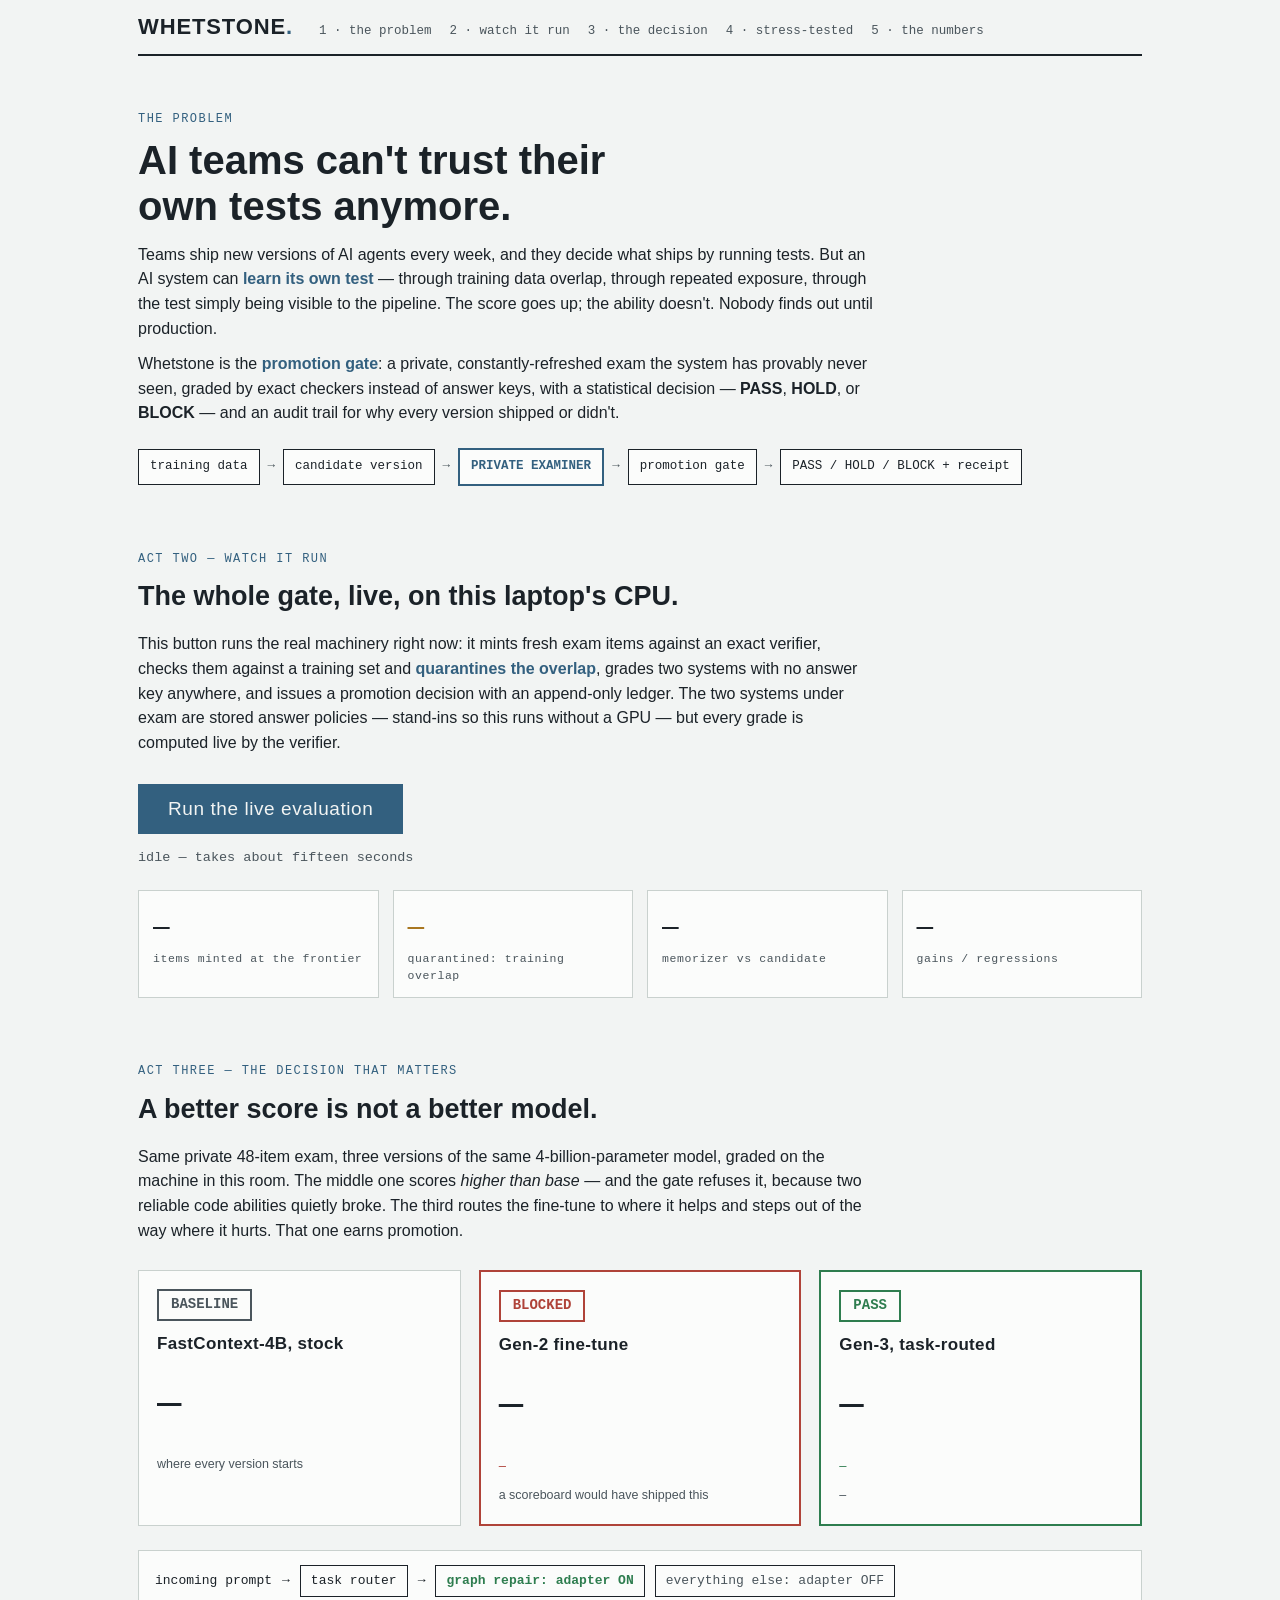
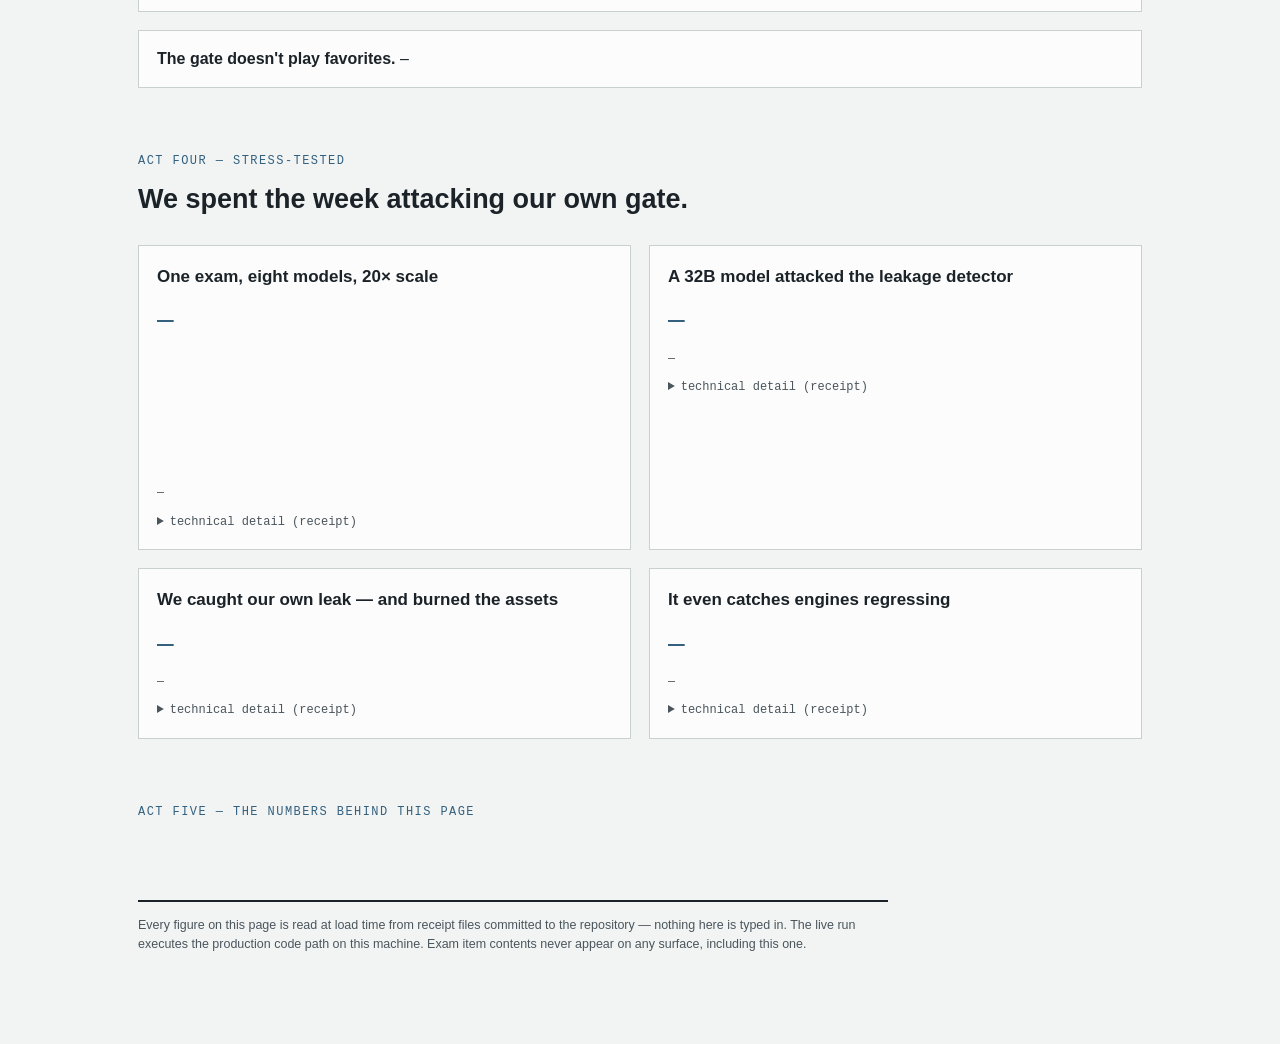
==== docs/stage.html @ 0d6df49d "Demo stage: presentation shell over the real engine for the investor room - bcv/demo_stage.py + docs" ====
<!doctype html>
<html lang="en">
<head>
<meta charset="utf-8">
<meta name="viewport" content="width=device-width, initial-scale=1">
<title>Whetstone — live demo stage</title>
<style>
  :root {
    --paper:#F2F4F3; --ink:#1B2228; --ink-soft:#4A555C; --line:#C9D1CE;
    --accent:#33607F; --card:#FBFCFB; --mono-bg:#E8ECEA;
    --pass:#2E7D4F; --block:#AF4339; --hold:#A8761F;
    --display:"Bahnschrift","Arial Narrow","Segoe UI",sans-serif;
    --body:"Segoe UI","Helvetica Neue",Arial,sans-serif;
    --mono:"Cascadia Mono",Consolas,Menlo,monospace;
  }
  @media (prefers-color-scheme: dark) { :root {
    --paper:#171C1F; --ink:#E4E9E7; --ink-soft:#9AA6A3; --line:#313B3F;
    --accent:#6FA3C4; --card:#1E2529; --mono-bg:#10161A;
    --pass:#5CB984; --block:#DB7C6E; --hold:#D2A452; } }
  * { box-sizing:border-box; margin:0; }
  body { background:var(--paper); color:var(--ink); font-family:var(--body);
         font-size:16px; line-height:1.55; }
  .wrap { max-width:1060px; margin:0 auto; padding:0 28px 80px; }

  header.top { position:sticky; top:0; z-index:9; background:var(--paper);
    border-bottom:2px solid var(--ink); padding:10px 0; display:flex;
    align-items:baseline; gap:26px; flex-wrap:wrap; }
  .wordmark { font-family:var(--display); font-weight:700; font-size:22px; letter-spacing:.04em; }
  .wordmark span { color:var(--accent); }
  nav { display:flex; gap:18px; font-family:var(--mono); font-size:12.5px; }
  nav a { color:var(--ink-soft); text-decoration:none; }
  nav a:hover, nav a:focus { color:var(--accent); outline:none; }

  section { padding:54px 0 10px; }
  .kicker { font-family:var(--mono); font-size:12px; letter-spacing:.12em;
    text-transform:uppercase; color:var(--accent); margin-bottom:8px; }
  h1 { font-family:var(--display); font-size:40px; line-height:1.15; text-wrap:balance; max-width:21em; }
  h2 { font-family:var(--display); font-size:27px; margin-bottom:6px; text-wrap:balance; }
  .lede { color:var(--ink-soft); max-width:44em; margin-top:10px; }
  .say { max-width:46em; margin-top:14px; }
  .say p { margin-bottom:10px; }
  strong.acc { color:var(--accent); }

  .pipeline { display:flex; gap:8px; align-items:center; flex-wrap:wrap;
    font-family:var(--mono); font-size:12.5px; margin-top:22px; }
  .pipeline .node { border:1.5px solid var(--ink); background:var(--card); padding:7px 11px; }
  .pipeline .arr { color:var(--ink-soft); }
  .pipeline .private { border-width:2.5px; border-color:var(--accent); color:var(--accent); font-weight:700; }

  button.run { font-family:var(--display); font-size:19px; letter-spacing:.03em;
    background:var(--accent); color:var(--paper); border:none; padding:14px 30px;
    cursor:pointer; margin-top:18px; }
  button.run:disabled { opacity:.55; cursor:wait; }
  .live-status { font-family:var(--mono); font-size:13.5px; margin-top:14px; min-height:22px; color:var(--ink-soft); }
  .live-grid { display:grid; grid-template-columns:repeat(4,1fr); gap:14px; margin-top:20px; }
  .stat { background:var(--card); border:1.5px solid var(--line); padding:12px 14px; }
  .stat .v { font-family:var(--display); font-size:30px; font-variant-numeric:tabular-nums; }
  .stat .l { font-family:var(--mono); font-size:11.5px; color:var(--ink-soft); letter-spacing:.05em; }
  .stat.quarantine .v { color:var(--hold); }
  .verdict-stamp { display:inline-block; font-family:var(--mono); font-weight:700;
    font-size:26px; padding:8px 22px; border:3px solid; margin-top:18px; }
  .verdict-stamp.PASS { color:var(--pass); border-color:var(--pass); }
  .verdict-stamp.BLOCK { color:var(--block); border-color:var(--block); }
  .verdict-stamp.HOLD { color:var(--hold); border-color:var(--hold); }

  .decision { display:grid; grid-template-columns:1fr 1fr 1fr; gap:18px; margin-top:26px; }
  .model-card { background:var(--card); border:1.5px solid var(--line); padding:18px; display:flex; flex-direction:column; gap:10px; }
  .model-card.blocked { border:2.5px solid var(--block); }
  .model-card.passed { border:2.5px solid var(--pass); }
  .model-card h3 { font-family:var(--display); font-size:17px; letter-spacing:.02em; }
  .big-score { font-family:var(--display); font-size:44px; font-variant-numeric:tabular-nums; }
  .badge { align-self:flex-start; font-family:var(--mono); font-weight:700; font-size:14px;
    padding:3px 12px; border:2px solid; }
  .badge.PASS { color:var(--pass); border-color:var(--pass); }
  .badge.BLOCK { color:var(--block); border-color:var(--block); }
  .badge.BASE { color:var(--ink-soft); border-color:var(--ink-soft); }
  .domains { font-family:var(--mono); font-size:12.5px; width:100%; border-collapse:collapse; }
  .domains td { border-top:1px solid var(--line); padding:4px 2px; }
  .domains td:last-child { text-align:right; font-variant-numeric:tabular-nums; }
  .reg-note { font-size:13px; color:var(--block); }
  .gain-note { font-size:13px; color:var(--pass); }
  .fine { font-size:12.5px; color:var(--ink-soft); }

  .routing { margin-top:24px; display:flex; gap:10px; align-items:center; flex-wrap:wrap;
    font-family:var(--mono); font-size:13px; background:var(--card);
    border:1.5px solid var(--line); padding:14px 16px; }
  .routing .sw { border:1.5px solid var(--ink); padding:5px 10px; }
  .routing .on { color:var(--pass); font-weight:700; }
  .routing .off { color:var(--ink-soft); }

  .wide-card { background:var(--card); border:1.5px solid var(--line); padding:16px 18px; margin-top:18px; }

  .wall { display:grid; grid-template-columns:1fr 1fr; gap:18px; margin-top:24px; }
  .wall .card { background:var(--card); border:1.5px solid var(--line); padding:18px; }
  .wall h3 { font-family:var(--display); font-size:17px; }
  .wall .headline { font-family:var(--display); font-size:30px; color:var(--accent); margin:6px 0; }
  details { margin-top:10px; }
  summary { font-family:var(--mono); font-size:12px; color:var(--ink-soft); cursor:pointer; }
  pre { background:var(--mono-bg); font-family:var(--mono); font-size:11.5px; padding:10px;
    overflow-x:auto; max-height:300px; margin-top:8px; }
  .curve { width:100%; height:auto; margin-top:8px; }

  .numbers { display:flex; gap:26px; flex-wrap:wrap; font-family:var(--mono); font-size:13px;
    margin-top:18px; color:var(--ink-soft); }
  .numbers b { color:var(--ink); }
  footer { border-top:2px solid var(--ink); margin-top:60px; padding-top:14px;
    font-size:12.5px; color:var(--ink-soft); max-width:60em; }
  @media (max-width:880px) { .decision { grid-template-columns:1fr; } .wall { grid-template-columns:1fr; }
    .live-grid { grid-template-columns:1fr 1fr; } }
</style>
</head>
<body>
<div class="wrap">

<header class="top">
  <div class="wordmark">WHETSTONE<span>.</span></div>
  <nav>
    <a href="#problem">1 · the problem</a>
    <a href="#live">2 · watch it run</a>
    <a href="#decision">3 · the decision</a>
    <a href="#stress">4 · stress-tested</a>
    <a href="#numbers">5 · the numbers</a>
  </nav>
</header>

<section id="problem">
  <div class="kicker">The problem</div>
  <h1>AI teams can't trust their own tests anymore.</h1>
  <div class="say">
    <p>Teams ship new versions of AI agents every week, and they decide what ships by running
    tests. But an AI system can <strong class="acc">learn its own test</strong> — through training
    data overlap, through repeated exposure, through the test simply being visible to the pipeline.
    The score goes up; the ability doesn't. Nobody finds out until production.</p>
    <p>Whetstone is the <strong class="acc">promotion gate</strong>: a private, constantly-refreshed
    exam the system has provably never seen, graded by exact checkers instead of answer keys, with a
    statistical decision — <b>PASS</b>, <b>HOLD</b>, or <b>BLOCK</b> — and an audit trail for why
    every version shipped or didn't.</p>
  </div>
  <div class="pipeline">
    <span class="node">training data</span><span class="arr">&rarr;</span>
    <span class="node">candidate version</span><span class="arr">&rarr;</span>
    <span class="node private">PRIVATE EXAMINER</span><span class="arr">&rarr;</span>
    <span class="node">promotion gate</span><span class="arr">&rarr;</span>
    <span class="node">PASS / HOLD / BLOCK + receipt</span>
  </div>
</section>

<section id="live">
  <div class="kicker">Act two — watch it run</div>
  <h2>The whole gate, live, on this laptop's CPU.</h2>
  <div class="say"><p>This button runs the real machinery right now: it mints fresh exam items
  against an exact verifier, checks them against a training set and <strong class="acc">quarantines
  the overlap</strong>, grades two systems with no answer key anywhere, and issues a promotion
  decision with an append-only ledger. The two systems under exam are stored answer policies —
  stand-ins so this runs without a GPU — but every grade is computed live by the verifier.</p></div>
  <button class="run" id="runBtn" onclick="runLive()">Run the live evaluation</button>
  <div class="live-status" id="liveStatus">idle — takes about fifteen seconds</div>
  <div class="live-grid" id="liveGrid" hidden>
    <div class="stat"><div class="v" id="lv-minted">–</div><div class="l">items minted at the frontier</div></div>
    <div class="stat quarantine"><div class="v" id="lv-quarantined">–</div><div class="l">quarantined: training overlap</div></div>
    <div class="stat"><div class="v" id="lv-scores">–</div><div class="l">memorizer vs candidate</div></div>
    <div class="stat"><div class="v" id="lv-gains">–</div><div class="l">gains / regressions</div></div>
  </div>
  <div id="liveVerdict"></div>
  <p class="fine" id="liveFine" hidden>Items the student trained on never reached the exam. The
  candidate earned promotion; the saturated items just retired downward into future training fuel.
  Nothing exposed to training ever re-enters the bank.</p>
</section>

<section id="decision">
  <div class="kicker">Act three — the decision that matters</div>
  <h2>A better score is not a better model.</h2>
  <div class="say"><p>Same private 48-item exam, three versions of the same 4-billion-parameter
  model, graded on the machine in this room. The middle one scores <em>higher than base</em> —
  and the gate refuses it, because two reliable code abilities quietly broke. The third routes the
  fine-tune to where it helps and steps out of the way where it hurts. That one earns promotion.</p></div>

  <div class="decision">
    <div class="model-card" id="card-base">
      <span class="badge BASE">BASELINE</span>
      <h3>FastContext-4B, stock</h3>
      <div class="big-score" id="d-base-total">–</div>
      <table class="domains" id="d-base-domains"></table>
      <span class="fine">where every version starts</span>
    </div>
    <div class="model-card blocked" id="card-gen2">
      <span class="badge BLOCK">BLOCKED</span>
      <h3>Gen-2 fine-tune</h3>
      <div class="big-score" id="d-gen2-total">–</div>
      <table class="domains" id="d-gen2-domains"></table>
      <span class="reg-note" id="d-gen2-reason">–</span>
      <span class="fine">a scoreboard would have shipped this</span>
    </div>
    <div class="model-card passed" id="card-gen3">
      <span class="badge PASS">PASS</span>
      <h3>Gen-3, task-routed</h3>
      <div class="big-score" id="d-gen3-total">–</div>
      <table class="domains" id="d-gen3-domains"></table>
      <span class="gain-note" id="d-gen3-evidence">–</span>
      <span class="fine" id="d-gen3-repro">–</span>
    </div>
  </div>

  <div class="routing" id="routingRow">
    <span>incoming prompt</span><span class="arr">&rarr;</span>
    <span class="sw">task router</span><span class="arr">&rarr;</span>
    <span class="sw on">graph repair: adapter ON</span>
    <span class="sw off">everything else: adapter OFF</span>
    <span id="mechanismText" class="fine"></span>
  </div>

  <div class="wide-card" id="vs32b">
    <b>The gate doesn't play favorites.</b> <span id="vs32bText">–</span>
  </div>
</section>

<section id="stress">
  <div class="kicker">Act four — stress-tested</div>
  <h2>We spent the week attacking our own gate.</h2>
  <div class="wall">
    <div class="card">
      <h3>One exam, eight models, 20&times; scale</h3>
      <div class="headline" id="w-ladder-head">–</div>
      <svg class="curve" id="ladderCurve" viewBox="0 0 460 120" role="img" aria-label="ladder curve"></svg>
      <p class="fine" id="w-ladder-note">–</p>
      <details><summary>technical detail (receipt)</summary><pre id="w-ladder-json"></pre></details>
    </div>
    <div class="card">
      <h3>A 32B model attacked the leakage detector</h3>
      <div class="headline" id="w-attack-head">–</div>
      <p class="fine" id="w-attack-note">–</p>
      <details><summary>technical detail (receipt)</summary><pre id="w-attack-json"></pre></details>
    </div>
    <div class="card">
      <h3>We caught our own leak — and burned the assets</h3>
      <div class="headline" id="w-leak-head">–</div>
      <p class="fine" id="w-leak-note">–</p>
      <details><summary>technical detail (receipt)</summary><pre id="w-leak-json"></pre></details>
    </div>
    <div class="card">
      <h3>It even catches engines regressing</h3>
      <div class="headline" id="w-engine-head">–</div>
      <p class="fine" id="w-engine-note">–</p>
      <details><summary>technical detail (receipt)</summary><pre id="w-engine-json"></pre></details>
    </div>
  </div>
</section>

<section id="numbers">
  <div class="kicker">Act five — the numbers behind this page</div>
  <div class="numbers" id="numbersRow"></div>
  <footer>
    Every figure on this page is read at load time from receipt files committed to the repository —
    nothing here is typed in. The live run executes the production code path on this machine.
    Exam item contents never appear on any surface, including this one.
    <span id="receiptList"></span>
  </footer>
</section>

</div>
<script>
const $ = id => document.getElementById(id);
const fmtP = p => p == null ? "" : "p = " + (p < 0.001 ? p.toExponential(2) : p.toFixed(4).replace(/0+$/, "").replace(/\.$/, ""));

function domainTable(el, byDomain) {
  el.innerHTML = Object.entries(byDomain).map(([domain, score]) =>
    `<tr><td>${domain === "coloring" || domain === "mis" ? domain + " (graph repair)" : domain}</td><td>${score}</td></tr>`).join("");
}

async function boot() {
  const story = await (await fetch("/api/story")).json();
  const d = story.decision;

  $("d-base-total").textContent = d.base.total || "–";
  domainTable($("d-base-domains"), d.base.by_domain);
  $("d-gen2-total").textContent = d.gen2.total || "–";
  domainTable($("d-gen2-domains"), d.gen2.by_domain);
  $("d-gen2-reason").textContent =
    `${d.gen2.gains} gains — but ${d.gen2.regressions} code regressions, stable across repeated grading`;
  $("d-gen3-total").textContent = d.gen3.total || "–";
  domainTable($("d-gen3-domains"), d.gen3.by_domain);
  $("d-gen3-evidence").textContent =
    `${d.gen3.gains} gains, ${d.gen3.regressions} regressions — ${fmtP(d.gen3.p)}`;
  const reps = d.gen3.repeats || {};
  $("d-gen3-repro").textContent = reps.runs
    ? `${reps.runs} fresh model loads → ${(reps.scores || []).join(", ")} — ${reps.unique_item_outcome_vectors} identical item-level outcome vector`
    : "";
  $("mechanismText").textContent = d.gen3.mechanism ? "— " + d.gen3.mechanism : "";
  $("vs32bText").textContent =
    `Head-to-head against a stock 32B model (${d.vs_32b.qwen_total} on the same exam), gen-3 wins with ` +
    `${d.vs_32b.gains} gains — and the strict gate still says ${d.vs_32b.verdict}, because there is ` +
    `${d.vs_32b.regressions} regression. Winning the aggregate never excuses breaking something that worked.`;

  // ladder card
  const rungs = story.ladder.rungs.filter(r => !r.label.includes("out-of-family") && !r.label.includes("coder"));
  $("w-ladder-head").textContent = rungs.length
    ? `${rungs[0].total.split("/")[0]} → ${rungs[rungs.length - 1].total.split("/")[0]} of 48` : "–";
  drawCurve(rungs);
  $("w-ladder-note").textContent =
    "Qwen2.5 1.5B through 32B, graded on one private bank on a rented A40. Every stock model scored " +
    "0 on the graph-repair items — the domain our verifier-trained 4B passes. Adjacent sizes correctly " +
    "HOLD or BLOCK; only the 20× contrast certifies.";
  $("w-ladder-json").textContent = JSON.stringify(story.ladder, null, 1);

  // attack card
  const a = story.attack;
  $("w-attack-head").textContent = "0 evasions · 0 over-quarantines";
  $("w-attack-note").textContent =
    `${a.rows} adversarial rewrites generated by a 32B model; ${a.equivalent} were genuinely equivalent ` +
    `and every one was caught; ${a.distinct} were genuinely different and none were wrongly quarantined ` +
    `(95% upper bound ${a.upper_bound != null ? (a.upper_bound * 100).toFixed(2) + "%" : "n/a"}).`;
  $("w-attack-json").textContent = JSON.stringify(a, null, 1);

  // leak card
  const inc = story.incident;
  const burned = (inc.audits || []).reduce((sum, audit) => sum + (audit.burned_total_across_passes || audit.burned || 0), 0);
  $("w-leak-head").textContent = `${burned} exam items burned`;
  $("w-leak-note").textContent =
    "Our own exposure audit found engine transcripts in our public repository — our leak, found by our " +
    "tooling. Every derivable item was permanently burned, mills were randomized so trajectories can't " +
    "be replayed, and exposure checking now runs at mint time. The bank replenished within the hour.";
  $("w-leak-json").textContent = JSON.stringify(inc, null, 1);

  // engine card
  const b = story.bakeoff;
  $("w-engine-head").textContent =
    `${(b.candidate.total || "?")} vs ${(b.baseline.total || "?")} — still ${b.gate_strict.verdict || "?"}`;
  $("w-engine-note").textContent =
    "A deeper chess+Go engine stack beat a shallow one decisively — and the gate still blocked promotion: " +
    "one chess position regressed with a measured flip rate of exactly zero across repeated grading. " +
    "A real, reproducible regression inside a better system is exactly what this exists to catch.";
  $("w-engine-json").textContent = JSON.stringify(b, null, 1);

  // numbers strip
  $("numbersRow").innerHTML = [
    `<span>private bank <b>${d.bank_items} items</b> · sha-256 <b>${d.bank_sha256}…</b></span>`,
    `<span><b>214 tests</b> · GitHub CI green</span>`,
    `<span>graded on <b>${d.hardware.split(",")[0]}</b></span>`,
    `<span><b>${story.receipts_on_disk.length}</b> committed receipts</span>`,
    `<span>AGPL-3.0 + commercial</span>`,
  ].join("");
  $("receiptList").textContent = " Receipts: " + story.receipts_on_disk.join(", ") + ".";
}

function drawCurve(rungs) {
  const svg = $("ladderCurve");
  if (!rungs.length) return;
  const values = rungs.map(r => parseInt(r.total));
  const labels = rungs.map(r => r.label.split(" ")[0]);
  const max = 30, px = i => 30 + i * (400 / (values.length - 1)), py = v => 100 - (v / max) * 85;
  let out = `<line x1="28" y1="100" x2="440" y2="100" stroke="var(--line)"/>`;
  out += `<polyline fill="none" stroke="var(--accent)" stroke-width="2.5" points="${values.map((v, i) => px(i) + "," + py(v)).join(" ")}"/>`;
  values.forEach((v, i) => {
    out += `<circle cx="${px(i)}" cy="${py(v)}" r="4" fill="var(--accent)"/>`;
    out += `<text x="${px(i)}" y="${py(v) - 9}" text-anchor="middle" font-size="11" font-family="var(--mono)" fill="var(--ink)">${v}</text>`;
    out += `<text x="${px(i)}" y="114" text-anchor="middle" font-size="10" font-family="var(--mono)" fill="var(--ink-soft)">${labels[i]}</text>`;
  });
  svg.innerHTML = out;
}

const PHASES = [
  "minting exam items against the exact verifier…",
  "stress pool built — checking items against the training buffer…",
  "quarantining training overlap…",
  "grading the memorizer (no answer keys — checker specs)…",
  "grading the candidate…",
  "computing discrimination and the promotion decision…",
];

async function runLive() {
  const btn = $("runBtn"), status = $("liveStatus");
  btn.disabled = true;
  $("liveGrid").hidden = true; $("liveFine").hidden = true; $("liveVerdict").innerHTML = "";
  let phase = 0;
  const started = Date.now();
  status.textContent = PHASES[0];
  const ticker = setInterval(() => {
    phase = Math.min(phase + 1, PHASES.length - 1);
    status.textContent = PHASES[phase] + "  (" + ((Date.now() - started) / 1000).toFixed(0) + "s)";
  }, 2300);
  try {
    const r = await (await fetch("/api/live", { method: "POST" })).json();
    clearInterval(ticker);
    if (r.error) { status.textContent = "error: " + r.error; btn.disabled = false; return; }
    status.textContent = `done in ${r.elapsed_seconds}s — every number below was computed just now`;
    $("lv-minted").textContent = r.minted;
    $("lv-quarantined").textContent = r.quarantined;
    $("lv-scores").textContent = `${r.base_score} vs ${r.candidate_score} of ${r.total_items}`;
    $("lv-gains").textContent = `${r.gains} / ${r.regressions}`;
    $("liveGrid").hidden = false;
    $("liveVerdict").innerHTML = `<span class="verdict-stamp ${r.decision}">${r.decision}</span>`;
    $("liveFine").hidden = false;
  } catch (e) {
    clearInterval(ticker);
    status.textContent = "live run unavailable — the committed transcript in results/ is the fallback";
  }
  btn.disabled = false;
}

boot();
</script>
</body>
</html>
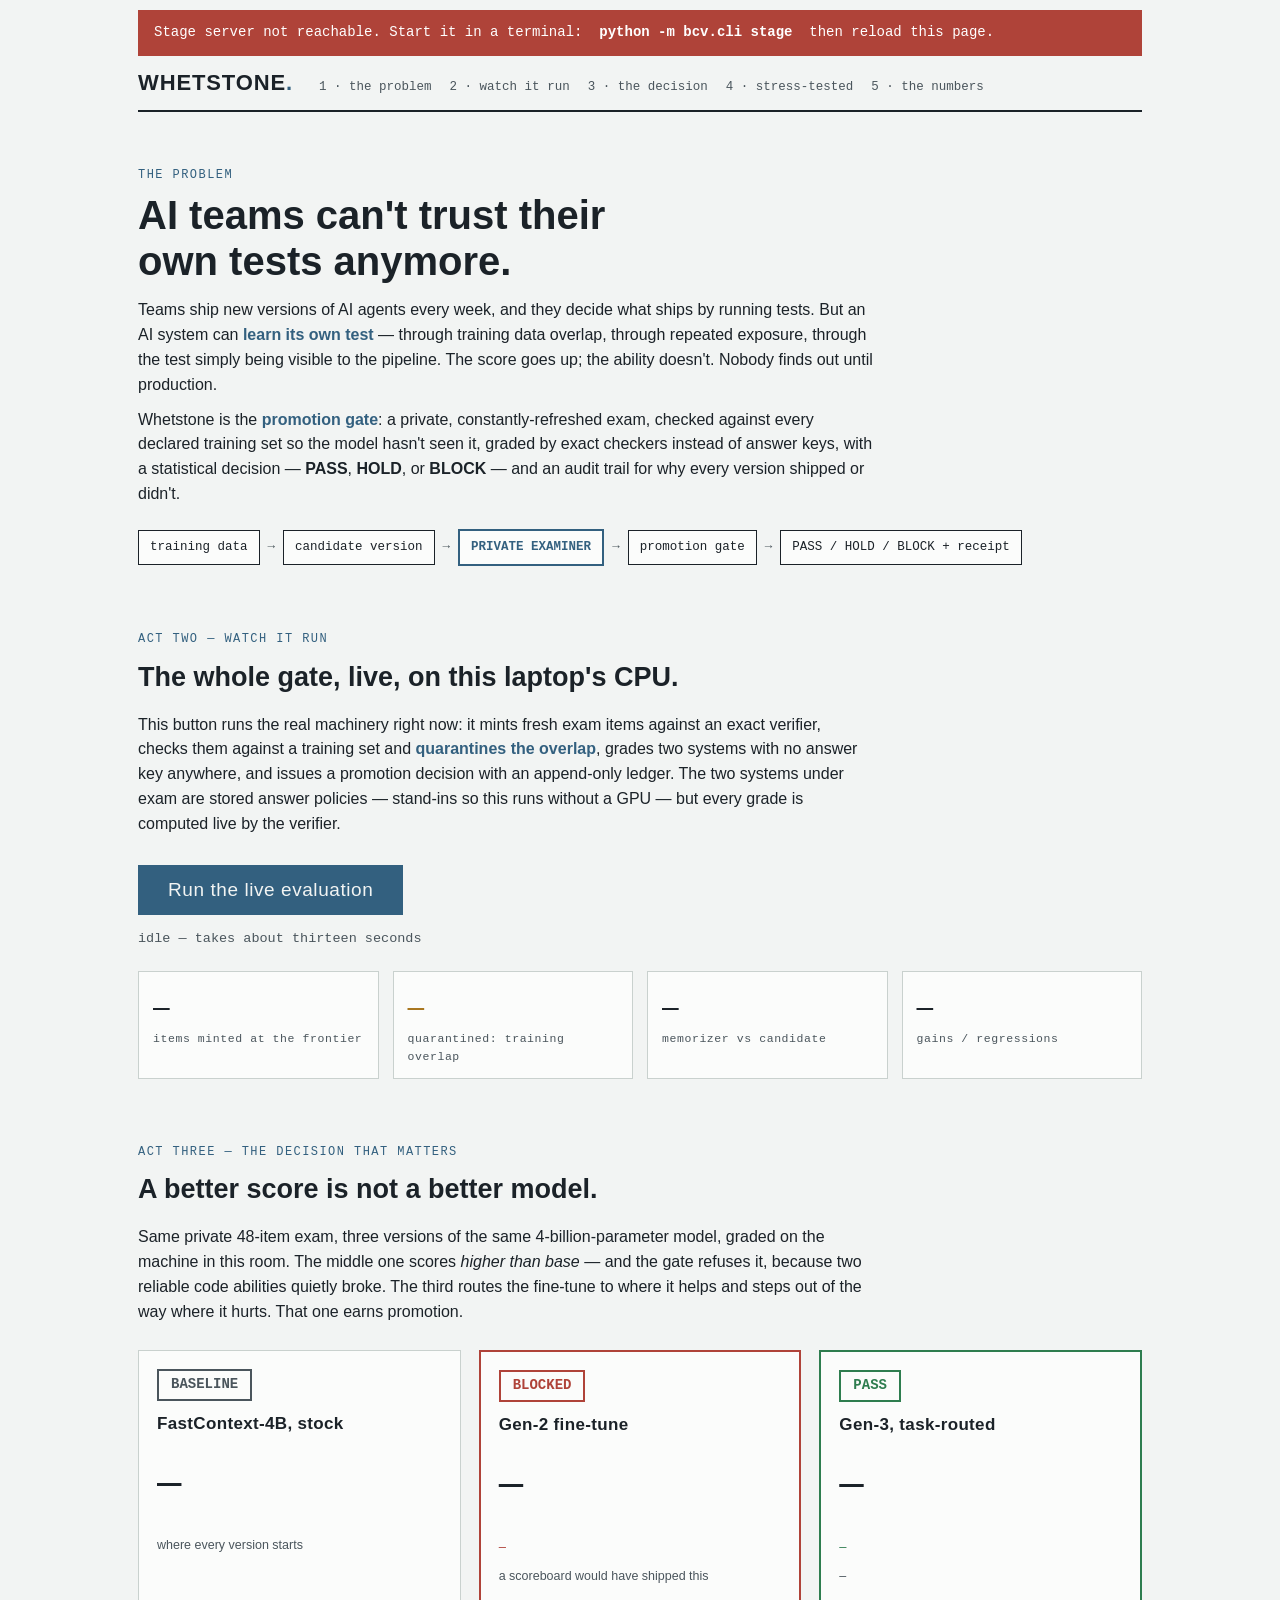
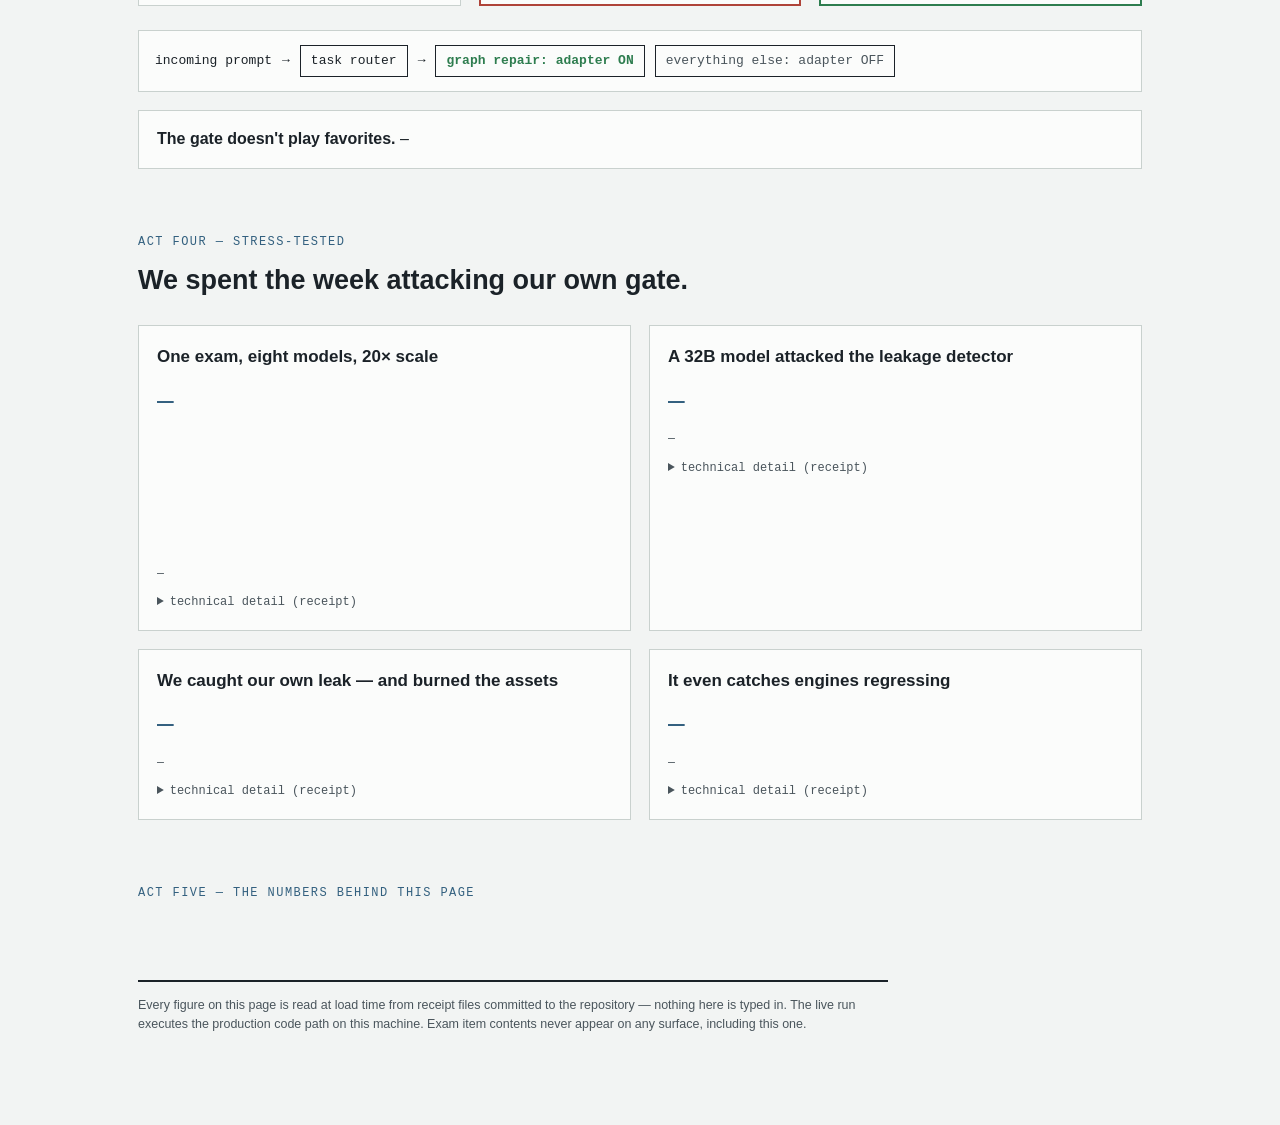
==== commit d4038251: "Honest framing pass + bulletproof live demo before the investor meeting Framing fixes (make claims m" ====
--- a/docs/stage.html
+++ b/docs/stage.html
@@ -132,9 +132,9 @@
     data overlap, through repeated exposure, through the test simply being visible to the pipeline.
     The score goes up; the ability doesn't. Nobody finds out until production.</p>
     <p>Whetstone is the <strong class="acc">promotion gate</strong>: a private, constantly-refreshed
-    exam the system has provably never seen, graded by exact checkers instead of answer keys, with a
-    statistical decision — <b>PASS</b>, <b>HOLD</b>, or <b>BLOCK</b> — and an audit trail for why
-    every version shipped or didn't.</p>
+    exam, checked against every declared training set so the model hasn't seen it, graded by exact
+    checkers instead of answer keys, with a statistical decision — <b>PASS</b>, <b>HOLD</b>, or
+    <b>BLOCK</b> — and an audit trail for why every version shipped or didn't.</p>
   </div>
   <div class="pipeline">
     <span class="node">training data</span><span class="arr">&rarr;</span>
@@ -154,7 +154,7 @@
   decision with an append-only ledger. The two systems under exam are stored answer policies —
   stand-ins so this runs without a GPU — but every grade is computed live by the verifier.</p></div>
   <button class="run" id="runBtn" onclick="runLive()">Run the live evaluation</button>
-  <div class="live-status" id="liveStatus">idle — takes about fifteen seconds</div>
+  <div class="live-status" id="liveStatus">idle — takes about thirteen seconds</div>
   <div class="live-grid" id="liveGrid" hidden>
     <div class="stat"><div class="v" id="lv-minted">–</div><div class="l">items minted at the frontier</div></div>
     <div class="stat quarantine"><div class="v" id="lv-quarantined">–</div><div class="l">quarantined: training overlap</div></div>
@@ -267,8 +267,22 @@
     `<tr><td>${domain === "coloring" || domain === "mis" ? domain + " (graph repair)" : domain}</td><td>${score}</td></tr>`).join("");
 }
 
+let STORY = null;
+
 async function boot() {
-  const story = await (await fetch("/api/story")).json();
+  let story;
+  try {
+    const resp = await fetch("/api/story");
+    if (!resp.ok) throw new Error("status " + resp.status);
+    story = await resp.json();
+  } catch (e) {
+    document.querySelector(".wrap").insertAdjacentHTML("afterbegin",
+      '<div style="background:var(--block);color:#fff;font-family:var(--mono);' +
+      'font-size:14px;padding:12px 16px;margin-top:10px">Stage server not reachable. ' +
+      'Start it in a terminal:&nbsp; <b>python -m bcv.cli stage</b> &nbsp;then reload this page.</div>');
+    return;
+  }
+  STORY = story;
   const d = story.decision;
 
   $("d-base-total").textContent = d.base.total || "–";
@@ -378,22 +392,27 @@
     phase = Math.min(phase + 1, PHASES.length - 1);
     status.textContent = PHASES[phase] + "  (" + ((Date.now() - started) / 1000).toFixed(0) + "s)";
   }, 2300);
+  let r;
   try {
-    const r = await (await fetch("/api/live", { method: "POST" })).json();
-    clearInterval(ticker);
-    if (r.error) { status.textContent = "error: " + r.error; btn.disabled = false; return; }
-    status.textContent = `done in ${r.elapsed_seconds}s — every number below was computed just now`;
-    $("lv-minted").textContent = r.minted;
-    $("lv-quarantined").textContent = r.quarantined;
-    $("lv-scores").textContent = `${r.base_score} vs ${r.candidate_score} of ${r.total_items}`;
-    $("lv-gains").textContent = `${r.gains} / ${r.regressions}`;
-    $("liveGrid").hidden = false;
-    $("liveVerdict").innerHTML = `<span class="verdict-stamp ${r.decision}">${r.decision}</span>`;
-    $("liveFine").hidden = false;
+    r = await (await fetch("/api/live", { method: "POST" })).json();
+    if (r.error) throw new Error(r.error);
   } catch (e) {
-    clearInterval(ticker);
-    status.textContent = "live run unavailable — the committed transcript in results/ is the fallback";
+    // Never dead-end on stage: fall back to the committed real run.
+    r = (STORY && STORY.live_reference) || null;
   }
+  clearInterval(ticker);
+  if (!r) { status.textContent = "run again in a moment"; btn.disabled = false; return; }
+  const live = r.cached === false;
+  status.textContent = live
+    ? `done in ${r.elapsed_seconds}s — every number below was computed just now`
+    : `result from the committed reference run (${r.elapsed_seconds}s) — real numbers, cached`;
+  $("lv-minted").textContent = r.minted;
+  $("lv-quarantined").textContent = r.quarantined;
+  $("lv-scores").textContent = `${r.base_score} vs ${r.candidate_score} of ${r.total_items}`;
+  $("lv-gains").textContent = `${r.gains} / ${r.regressions}`;
+  $("liveGrid").hidden = false;
+  $("liveVerdict").innerHTML = `<span class="verdict-stamp ${r.decision}">${r.decision}</span>`;
+  $("liveFine").hidden = false;
   btn.disabled = false;
 }
 
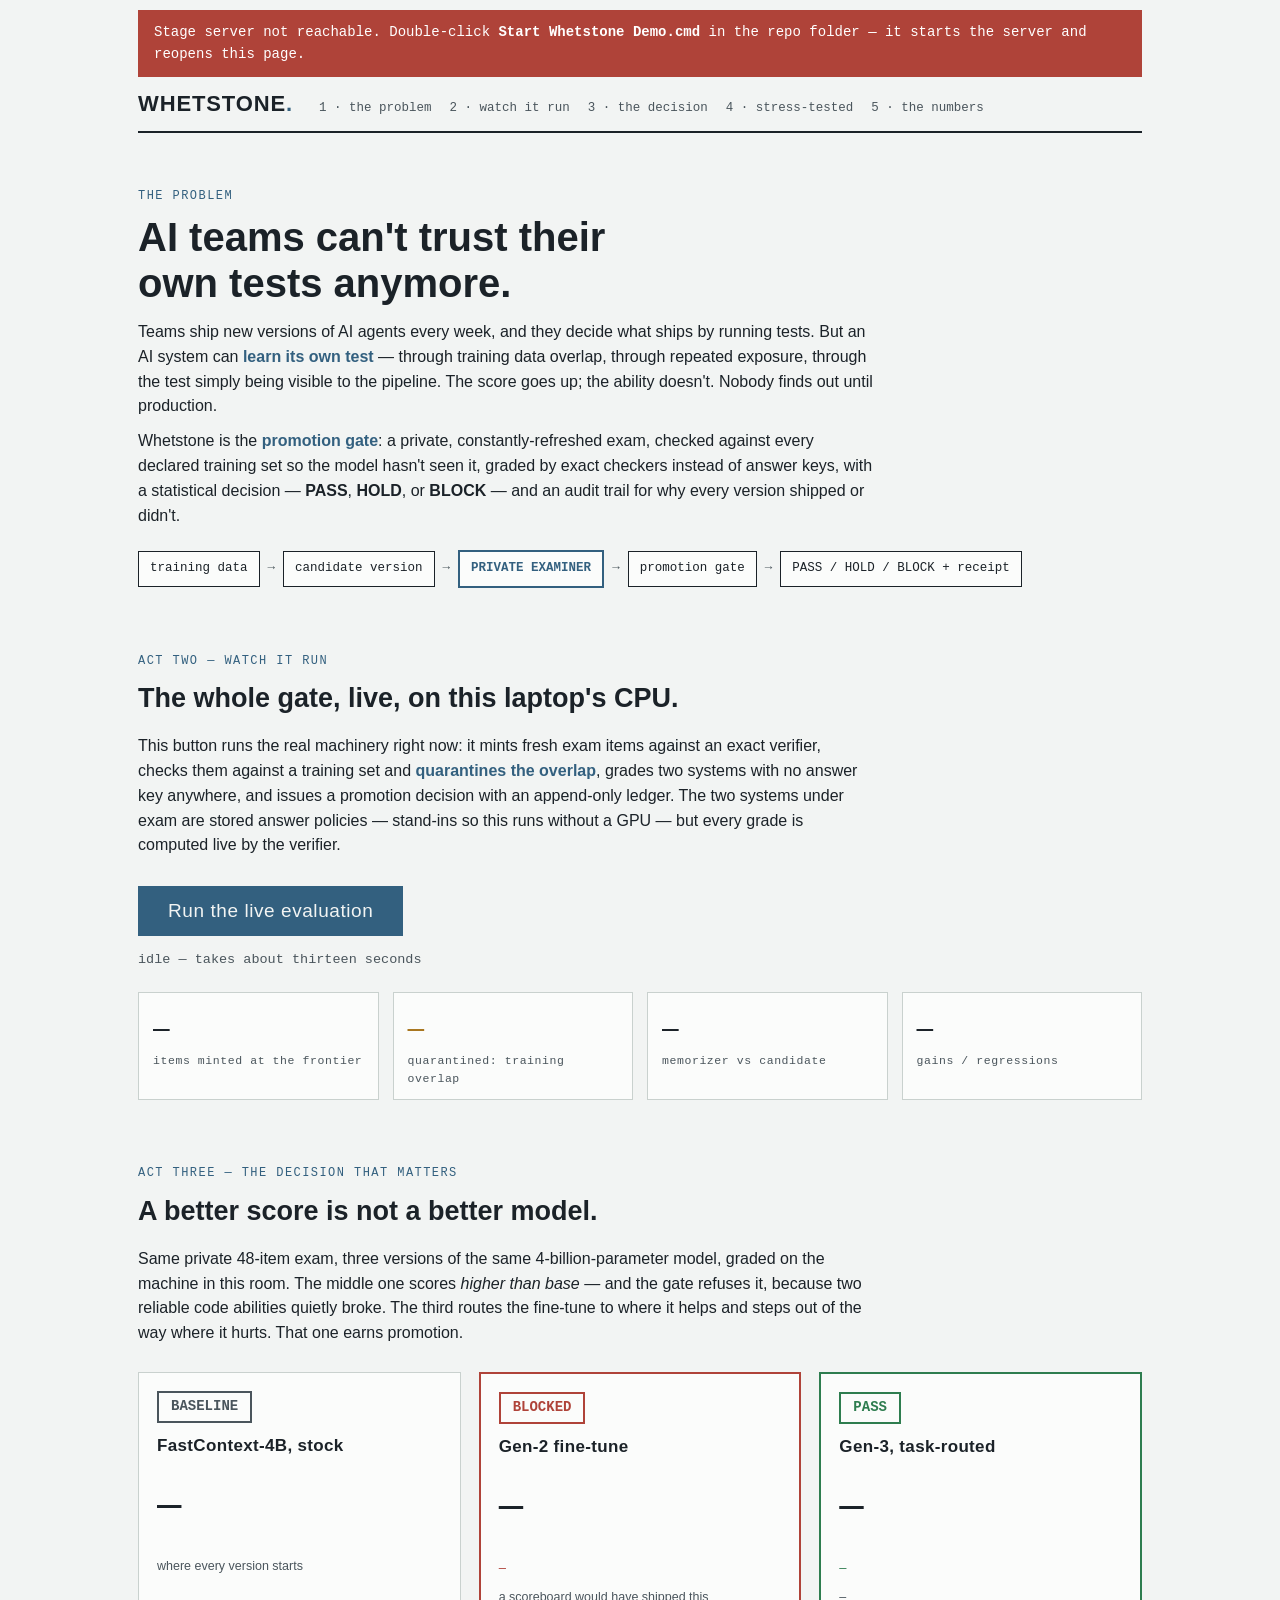
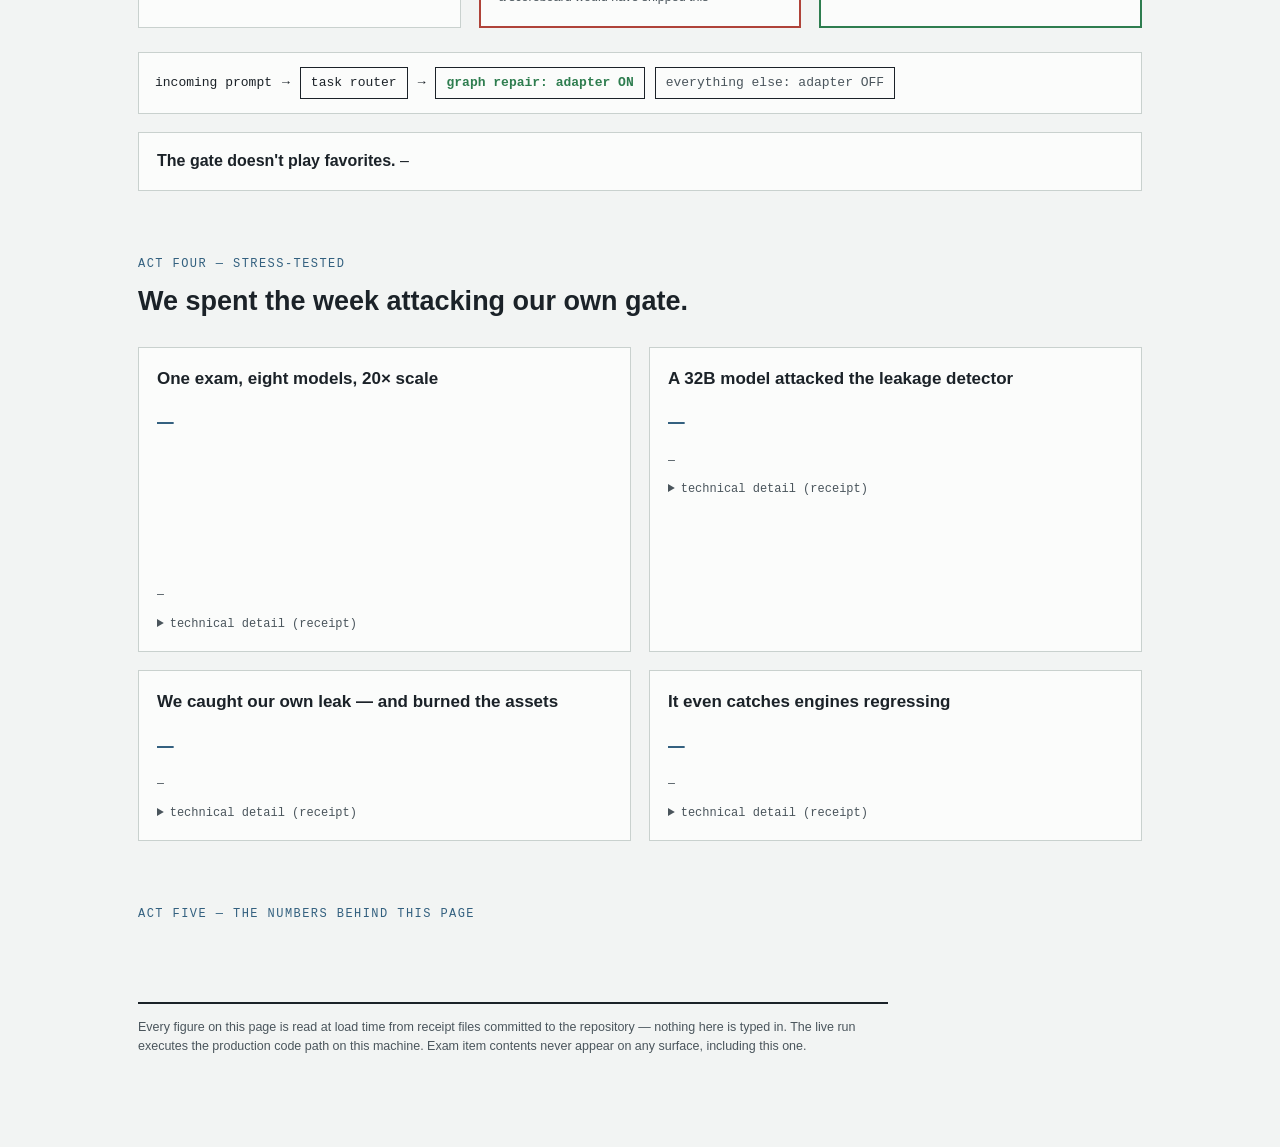
==== commit 2e82fab3: "One-click launcher + honest step streaming: the demo narrates itself - Start Whetstone Demo.cmd: dou" ====
--- a/docs/stage.html
+++ b/docs/stage.html
@@ -52,6 +52,20 @@
     cursor:pointer; margin-top:18px; }
   button.run:disabled { opacity:.55; cursor:wait; }
   .live-status { font-family:var(--mono); font-size:13.5px; margin-top:14px; min-height:22px; color:var(--ink-soft); }
+  ol.steps { list-style:none; padding:0; margin-top:16px; max-width:52em; }
+  ol.steps li { border-left:3px solid var(--line); padding:8px 0 8px 16px; margin:0;
+    animation:stepIn .25s ease-out; }
+  ol.steps li.working { border-left-color:var(--hold); }
+  ol.steps li.done-step { border-left-color:var(--accent); }
+  ol.steps li.alert { border-left-color:var(--hold); }
+  ol.steps .st { font-family:var(--display); font-size:15.5px; }
+  ol.steps .sd { font-size:13px; color:var(--ink-soft); }
+  ol.steps .tt { font-family:var(--mono); font-size:11px; color:var(--ink-soft); float:right; }
+  ol.steps li.working .st::after { content:"…"; animation:pulse 1s infinite; }
+  @keyframes stepIn { from { opacity:0; transform:translateY(4px);} to { opacity:1; transform:none;} }
+  @keyframes pulse { 50% { opacity:.35; } }
+  @media (prefers-reduced-motion: reduce) { ol.steps li { animation:none; }
+    ol.steps li.working .st::after { animation:none; } }
   .live-grid { display:grid; grid-template-columns:repeat(4,1fr); gap:14px; margin-top:20px; }
   .stat { background:var(--card); border:1.5px solid var(--line); padding:12px 14px; }
   .stat .v { font-family:var(--display); font-size:30px; font-variant-numeric:tabular-nums; }
@@ -155,6 +169,7 @@
   stand-ins so this runs without a GPU — but every grade is computed live by the verifier.</p></div>
   <button class="run" id="runBtn" onclick="runLive()">Run the live evaluation</button>
   <div class="live-status" id="liveStatus">idle — takes about thirteen seconds</div>
+  <ol class="steps" id="stepRail"></ol>
   <div class="live-grid" id="liveGrid" hidden>
     <div class="stat"><div class="v" id="lv-minted">–</div><div class="l">items minted at the frontier</div></div>
     <div class="stat quarantine"><div class="v" id="lv-quarantined">–</div><div class="l">quarantined: training overlap</div></div>
@@ -279,7 +294,8 @@
     document.querySelector(".wrap").insertAdjacentHTML("afterbegin",
       '<div style="background:var(--block);color:#fff;font-family:var(--mono);' +
       'font-size:14px;padding:12px 16px;margin-top:10px">Stage server not reachable. ' +
-      'Start it in a terminal:&nbsp; <b>python -m bcv.cli stage</b> &nbsp;then reload this page.</div>');
+      'Double-click <b>Start Whetstone Demo.cmd</b> in the repo folder — it starts the ' +
+      'server and reopens this page.</div>');
     return;
   }
   STORY = story;
@@ -372,40 +388,44 @@
   svg.innerHTML = out;
 }
 
-const PHASES = [
-  "minting exam items against the exact verifier…",
-  "stress pool built — checking items against the training buffer…",
-  "quarantining training overlap…",
-  "grading the memorizer (no answer keys — checker specs)…",
-  "grading the candidate…",
-  "computing discrimination and the promotion decision…",
-];
-
-async function runLive() {
-  const btn = $("runBtn"), status = $("liveStatus");
-  btn.disabled = true;
-  $("liveGrid").hidden = true; $("liveFine").hidden = true; $("liveVerdict").innerHTML = "";
-  let phase = 0;
-  const started = Date.now();
-  status.textContent = PHASES[0];
-  const ticker = setInterval(() => {
-    phase = Math.min(phase + 1, PHASES.length - 1);
-    status.textContent = PHASES[phase] + "  (" + ((Date.now() - started) / 1000).toFixed(0) + "s)";
-  }, 2300);
-  let r;
-  try {
-    r = await (await fetch("/api/live", { method: "POST" })).json();
-    if (r.error) throw new Error(r.error);
-  } catch (e) {
-    // Never dead-end on stage: fall back to the committed real run.
-    r = (STORY && STORY.live_reference) || null;
-  }
-  clearInterval(ticker);
-  if (!r) { status.textContent = "run again in a moment"; btn.disabled = false; return; }
-  const live = r.cached === false;
-  status.textContent = live
-    ? `done in ${r.elapsed_seconds}s — every number below was computed just now`
-    : `result from the committed reference run (${r.elapsed_seconds}s) — real numbers, cached`;
+// Every step below renders when the ENGINE reports it, with the engine's own
+// numbers — nothing here runs on a timer pretending to be progress.
+const STEP_RENDER = {
+  buffer: d => ["Training buffer on disk",
+    `${d.originals} expressions the student trained on — written BEFORE minting starts, so the leak check has something real to catch`],
+  mint_start: d => ["Minting exam items at the frontier",
+    `exhaustive verification at n≤6, stress pool at n=${(d.stress_ns || []).join(",")} — this is the slow, honest part`],
+  mint: d => [`Minted ${d.minted} candidate items`,
+    "each one certified by the exact verifier: rejected conjecture + a proven repair exists"],
+  quarantine: d => [`Leakage check: ${d.quarantined} quarantined, ${d.promoted} promoted`,
+    d.leaked_originals && d.leaked_originals.length
+      ? `caught the student's training overlap: ${d.leaked_originals.filter(Boolean).join(", ")} — none of these reach the exam`
+      : "no overlap found in this run"],
+  grade_base: d => [`Memorizer graded: ${d.score}/${d.total}`,
+    "this system echoes its training data — the checker rejects memorization because there is no answer key to match"],
+  grade_candidate: d => [`Candidate graded: ${d.score}/${d.total}`,
+    "proposes actual repairs; every answer verified live against the stress pool"],
+  decision: d => [`Promotion gate: ${d.gains} gains, ${d.regressions} regressions → ${d.decision}`,
+    `${d.discriminating}/${d.total} items now discriminate between the two systems`],
+  retire: d => [`Saturation sweep: ${d.retired} item(s) retired`,
+    `${d.trainable} retired item(s) become future training fuel — downward only, nothing re-enters the bank`],
+};
+
+function addStep(cls, title, detail, t) {
+  const li = document.createElement("li");
+  li.className = cls;
+  li.innerHTML = `<span class="tt">${t != null ? t.toFixed(1) + "s" : ""}</span>` +
+    `<div class="st"></div><div class="sd"></div>`;
+  li.querySelector(".st").textContent = title;
+  li.querySelector(".sd").textContent = detail;
+  $("stepRail").appendChild(li);
+  return li;
+}
+
+function finishRun(r, live) {
+  $("liveStatus").textContent = live
+    ? `done in ${r.elapsed_seconds}s — every number above was computed just now, in order`
+    : `showing the committed reference run (${r.elapsed_seconds}s) — real numbers, cached`;
   $("lv-minted").textContent = r.minted;
   $("lv-quarantined").textContent = r.quarantined;
   $("lv-scores").textContent = `${r.base_score} vs ${r.candidate_score} of ${r.total_items}`;
@@ -413,7 +433,51 @@
   $("liveGrid").hidden = false;
   $("liveVerdict").innerHTML = `<span class="verdict-stamp ${r.decision}">${r.decision}</span>`;
   $("liveFine").hidden = false;
-  btn.disabled = false;
+  $("runBtn").disabled = false;
+  $("runBtn").textContent = "Run it again";
+}
+
+async function runLive() {
+  const btn = $("runBtn"), status = $("liveStatus"), rail = $("stepRail");
+  btn.disabled = true;
+  rail.innerHTML = "";
+  $("liveGrid").hidden = true; $("liveFine").hidden = true; $("liveVerdict").innerHTML = "";
+  status.textContent = "starting the engine…";
+  let working = null;
+  try {
+    const start = await (await fetch("/api/live", { method: "POST" })).json();
+    if (start.error) throw new Error(start.error);
+    let since = 0, finished = false, lastReveal = 0;
+    while (!finished) {
+      await new Promise(r => setTimeout(r, 350));
+      const snap = await (await fetch("/api/live_events?since=" + since)).json();
+      for (const ev of snap.events) {
+        since = ev.seq + 1;
+        // Reveal pacing only: each row keeps the engine's REAL completion
+        // time chip; we just don't let finished steps blink past unread.
+        const wait = 650 - (Date.now() - lastReveal);
+        if (wait > 0 && ev.phase !== "done" && ev.phase !== "fallback")
+          await new Promise(r => setTimeout(r, wait));
+        lastReveal = Date.now();
+        if (working) { working.classList.remove("working"); working.classList.add("done-step"); working = null; }
+        if (ev.phase === "done") { finishRun(ev.data, true); finished = true; break; }
+        if (ev.phase === "fallback") { finishRun(ev.data, false); finished = true; break; }
+        const render = STEP_RENDER[ev.phase];
+        if (!render) continue;
+        const [title, detail] = render(ev.data);
+        const cls = ev.phase === "mint_start" ? "working" : (ev.phase === "quarantine" ? "alert" : "done-step");
+        const li = addStep(cls, title, detail, ev.t);
+        if (ev.phase === "mint_start") working = li;
+        status.textContent = "running — " + ev.t.toFixed(1) + "s";
+      }
+      if (!snap.running && !finished && snap.events.length === 0) break;
+    }
+  } catch (e) {
+    // Never dead-end on stage: fall back to the committed real run.
+    const ref = (STORY && STORY.live_reference) || null;
+    if (ref) finishRun(ref, false);
+    else { status.textContent = "run again in a moment"; btn.disabled = false; }
+  }
 }
 
 boot();
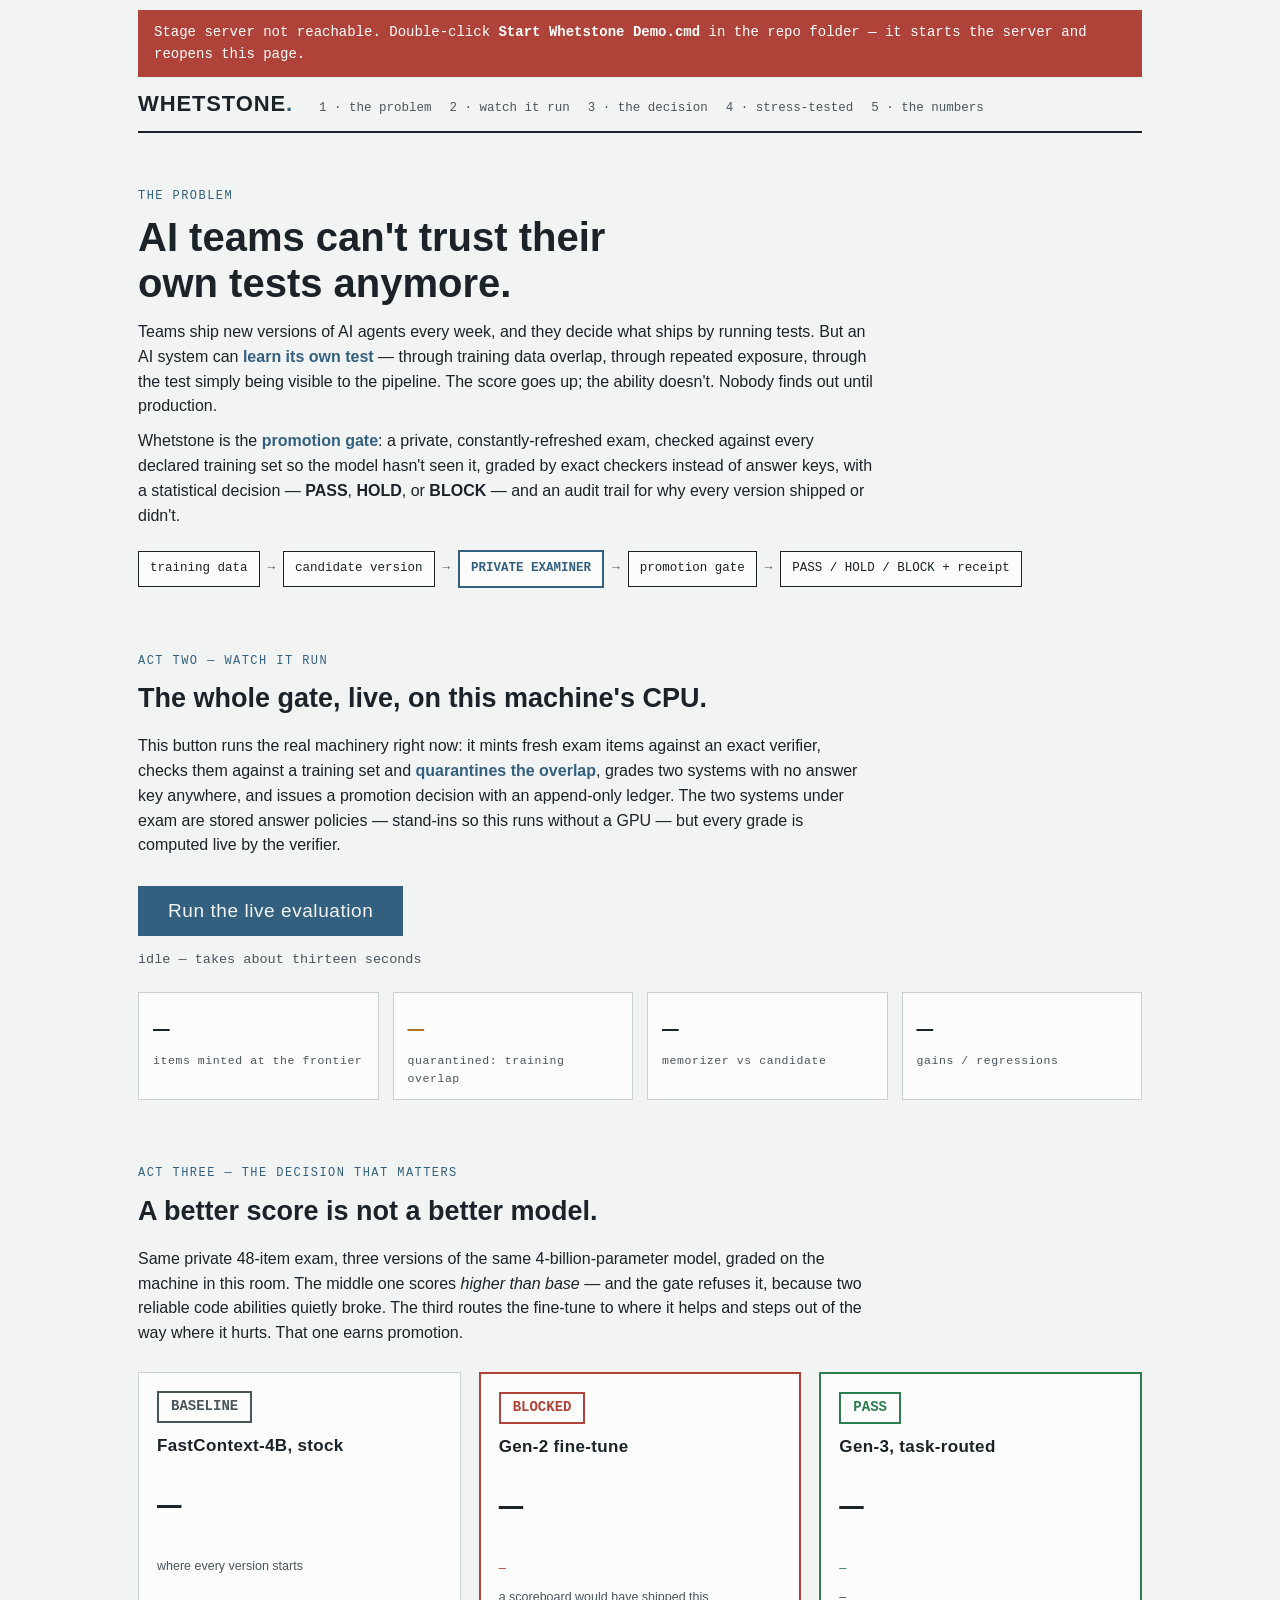
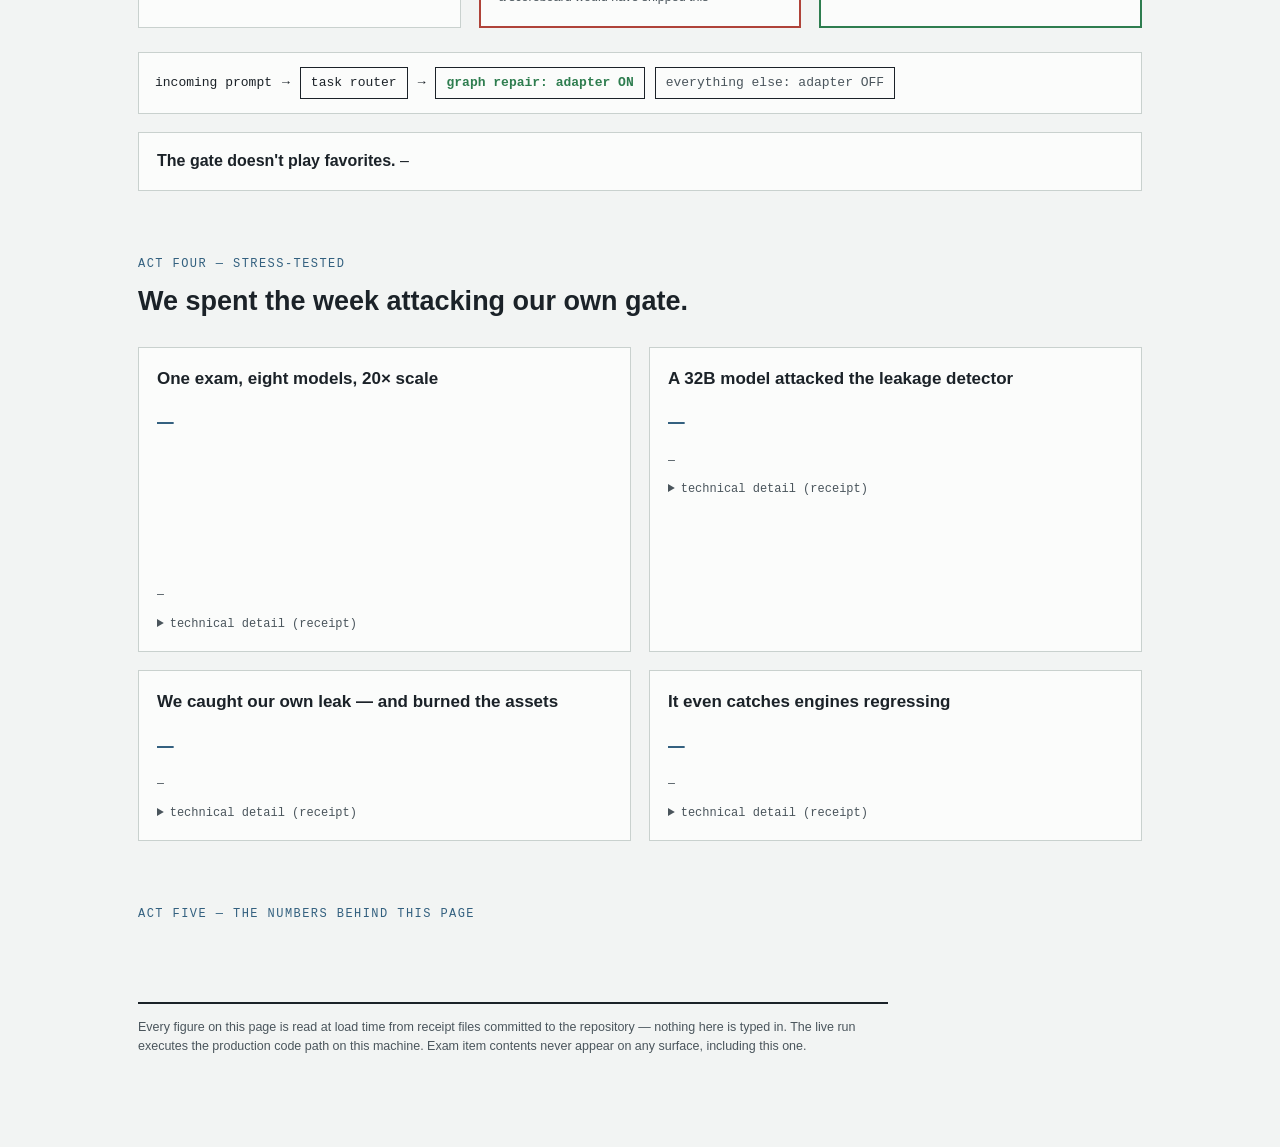
==== commit 15ef768a: "Stage: 'this machine's CPU' — it's a desktop Co-Authored-By: Claude Fable 5 <noreply@anthropic.com>" ====
--- a/docs/stage.html
+++ b/docs/stage.html
@@ -161,7 +161,7 @@
 
 <section id="live">
   <div class="kicker">Act two — watch it run</div>
-  <h2>The whole gate, live, on this laptop's CPU.</h2>
+  <h2>The whole gate, live, on this machine's CPU.</h2>
   <div class="say"><p>This button runs the real machinery right now: it mints fresh exam items
   against an exact verifier, checks them against a training set and <strong class="acc">quarantines
   the overlap</strong>, grades two systems with no answer key anywhere, and issues a promotion
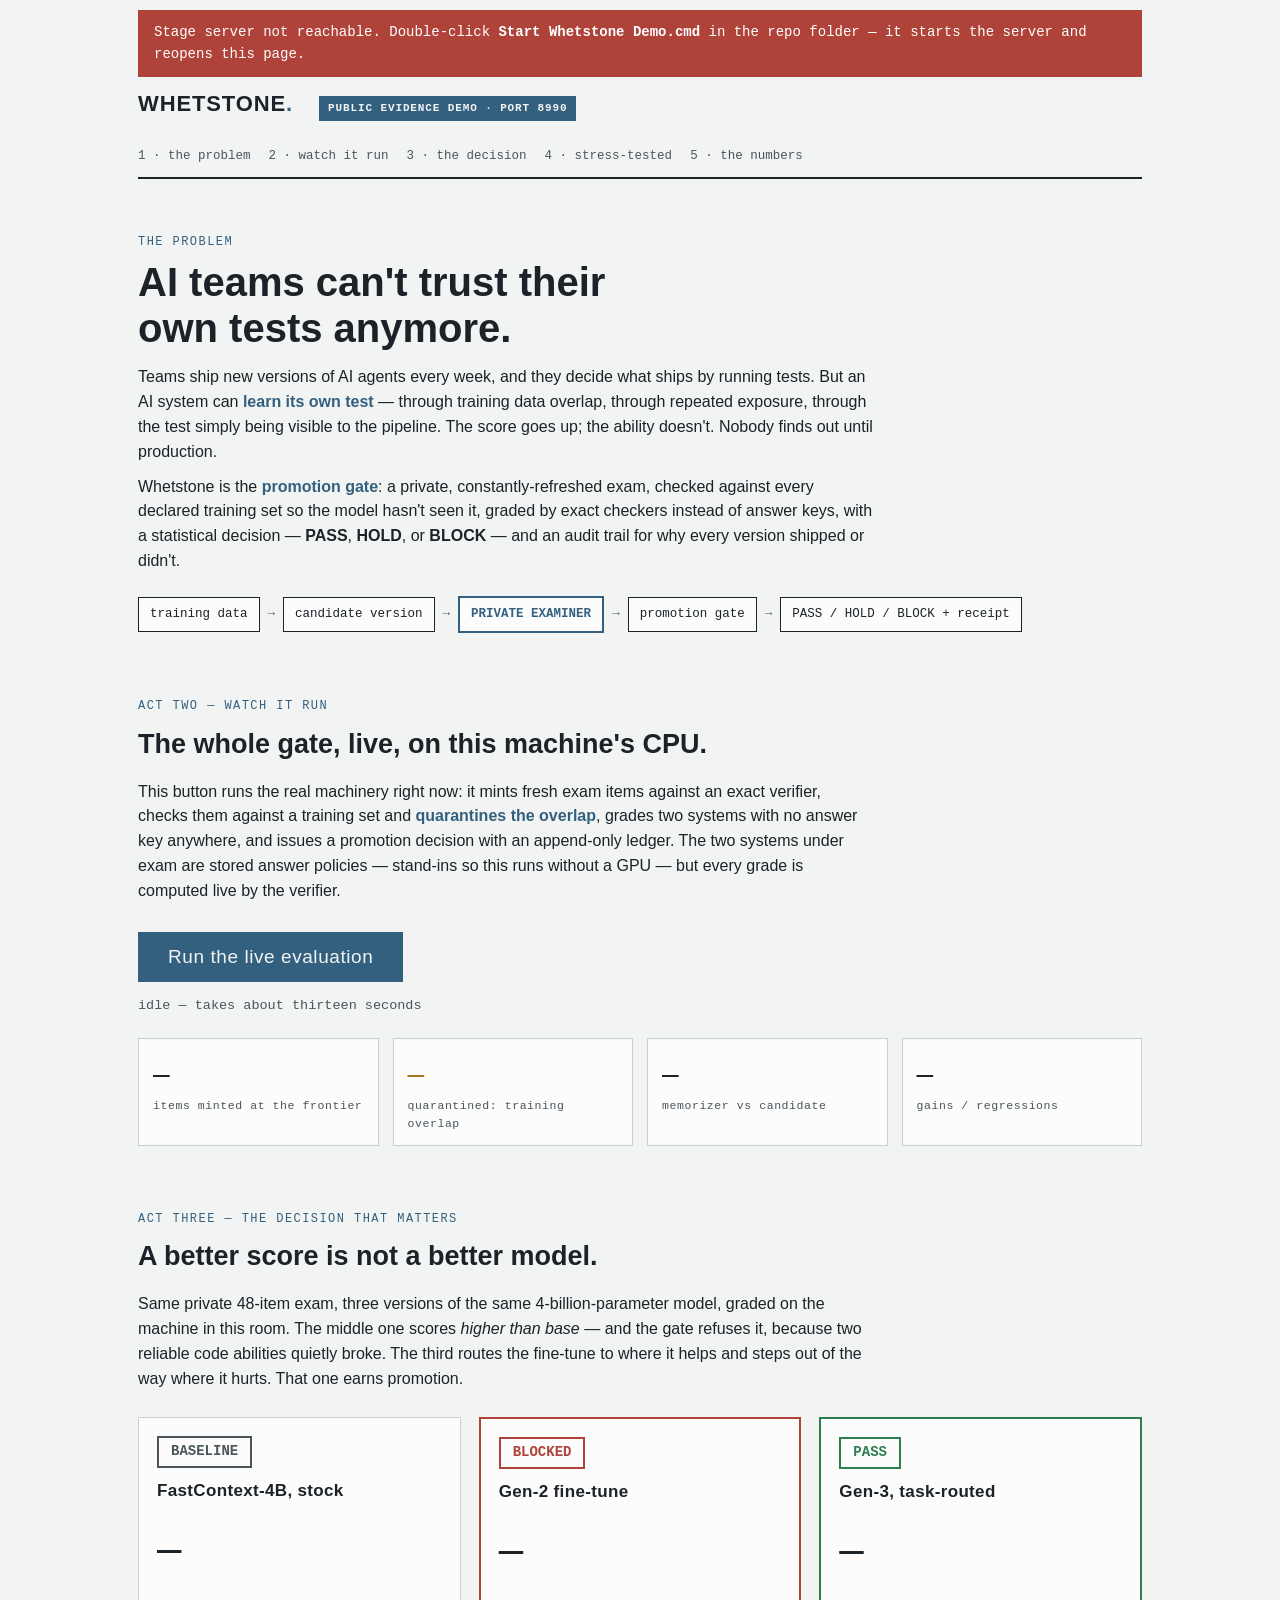
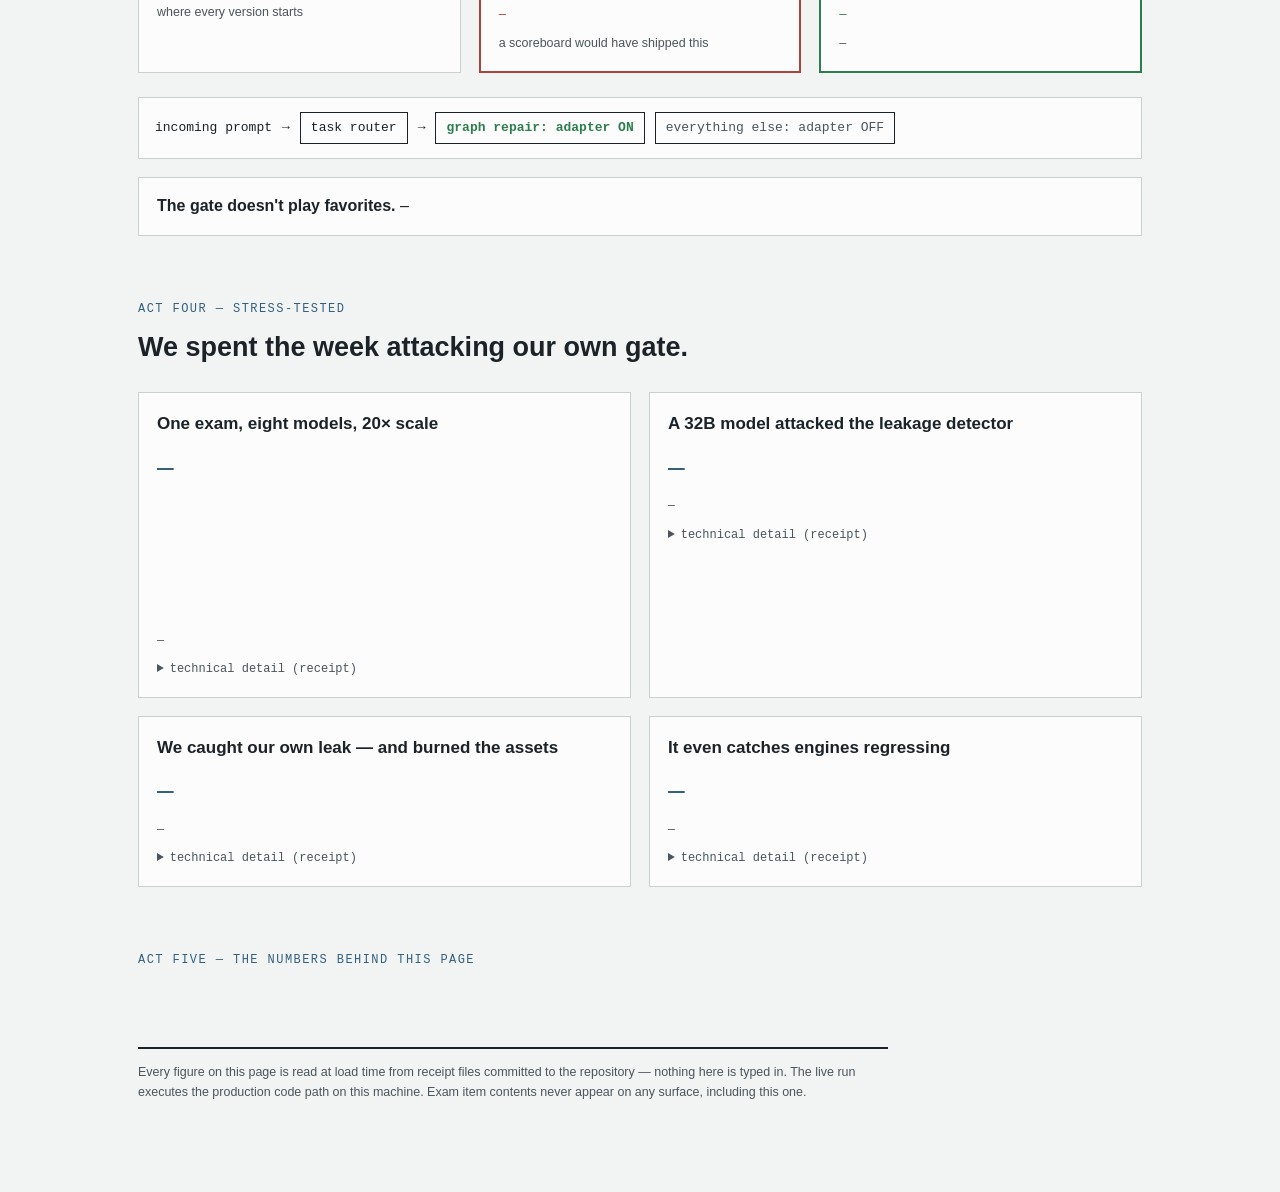
==== commit 9adbf5dc: "Make demo stage path- and edition-safe" ====
--- a/docs/stage.html
+++ b/docs/stage.html
@@ -3,7 +3,8 @@
 <head>
 <meta charset="utf-8">
 <meta name="viewport" content="width=device-width, initial-scale=1">
-<title>Whetstone — live demo stage</title>
+<link rel="icon" href="data:,">
+<title>Whetstone — PUBLIC EVIDENCE DEMO</title>
 <style>
   :root {
     --paper:#F2F4F3; --ink:#1B2228; --ink-soft:#4A555C; --line:#C9D1CE;
@@ -27,6 +28,10 @@
     align-items:baseline; gap:26px; flex-wrap:wrap; }
   .wordmark { font-family:var(--display); font-weight:700; font-size:22px; letter-spacing:.04em; }
   .wordmark span { color:var(--accent); }
+  .edition { font-family:var(--mono); font-size:11px; font-weight:700; letter-spacing:.08em;
+    color:var(--paper); background:var(--accent); padding:4px 9px; white-space:nowrap; }
+  .receipt-health { margin:14px 0 0; padding:10px 13px; border:2px solid var(--hold);
+    background:var(--card); color:var(--ink); font-family:var(--mono); font-size:12px; }
   nav { display:flex; gap:18px; font-family:var(--mono); font-size:12.5px; }
   nav a { color:var(--ink-soft); text-decoration:none; }
   nav a:hover, nav a:focus { color:var(--accent); outline:none; }
@@ -128,6 +133,7 @@
 
 <header class="top">
   <div class="wordmark">WHETSTONE<span>.</span></div>
+  <div class="edition" id="editionBadge">PUBLIC EVIDENCE DEMO · PORT 8990</div>
   <nav>
     <a href="#problem">1 · the problem</a>
     <a href="#live">2 · watch it run</a>
@@ -136,6 +142,7 @@
     <a href="#numbers">5 · the numbers</a>
   </nav>
 </header>
+<div class="receipt-health" id="receiptHealth" hidden></div>
 
 <section id="problem">
   <div class="kicker">The problem</div>
@@ -282,6 +289,14 @@
     `<tr><td>${domain === "coloring" || domain === "mis" ? domain + " (graph repair)" : domain}</td><td>${score}</td></tr>`).join("");
 }
 
+function unavailableCard(cardId, messageId) {
+  const card = $(cardId), badge = card.querySelector(".badge");
+  card.classList.remove("blocked", "passed");
+  badge.className = "badge BASE";
+  badge.textContent = "UNAVAILABLE";
+  if (messageId) $(messageId).textContent = "receipt unavailable — this exhibit is not being claimed";
+}
+
 let STORY = null;
 
 async function boot() {
@@ -299,71 +314,94 @@
     return;
   }
   STORY = story;
+  const edition = (story.stage && story.stage.edition) || "UNKNOWN STAGE EDITION";
+  $("editionBadge").textContent = `${edition} · PORT ${(story.stage && story.stage.default_port) || "?"}`;
+  const health = story.receipt_health || {};
+  if (!health.complete) {
+    const unavailable = health.unavailable || [];
+    $("receiptHealth").textContent =
+      `PARTIAL EVIDENCE — ${unavailable.length} receipt(s) unavailable` +
+      (unavailable.length ? `: ${unavailable.join(", ")}.` : ".") +
+      " Other independent exhibits remain live.";
+    $("receiptHealth").hidden = false;
+  }
   const d = story.decision;
 
   $("d-base-total").textContent = d.base.total || "–";
+  if (!d.base.total) unavailableCard("card-base");
   domainTable($("d-base-domains"), d.base.by_domain);
   $("d-gen2-total").textContent = d.gen2.total || "–";
   domainTable($("d-gen2-domains"), d.gen2.by_domain);
   $("d-gen2-reason").textContent =
     `${d.gen2.gains} gains — but ${d.gen2.regressions} code regressions, stable across repeated grading`;
+  if (!d.gen2.total) unavailableCard("card-gen2", "d-gen2-reason");
   $("d-gen3-total").textContent = d.gen3.total || "–";
   domainTable($("d-gen3-domains"), d.gen3.by_domain);
   $("d-gen3-evidence").textContent =
     `${d.gen3.gains} gains, ${d.gen3.regressions} regressions — ${fmtP(d.gen3.p)}`;
+  if (!d.gen3.total) unavailableCard("card-gen3", "d-gen3-evidence");
   const reps = d.gen3.repeats || {};
   $("d-gen3-repro").textContent = reps.runs
     ? `${reps.runs} fresh model loads → ${(reps.scores || []).join(", ")} — ${reps.unique_item_outcome_vectors} identical item-level outcome vector`
     : "";
   $("mechanismText").textContent = d.gen3.mechanism ? "— " + d.gen3.mechanism : "";
-  $("vs32bText").textContent =
-    `Head-to-head against a stock 32B model (${d.vs_32b.qwen_total} on the same exam), gen-3 wins with ` +
-    `${d.vs_32b.gains} gains — and the strict gate still says ${d.vs_32b.verdict}, because there is ` +
-    `${d.vs_32b.regressions} regression. Winning the aggregate never excuses breaking something that worked.`;
+  $("vs32bText").textContent = d.vs_32b.qwen_total
+    ? `Head-to-head against a stock 32B model (${d.vs_32b.qwen_total} on the same exam), gen-3 wins with ` +
+      `${d.vs_32b.gains} gains — and the strict gate still says ${d.vs_32b.verdict}, because there is ` +
+      `${d.vs_32b.regressions} regression. Winning the aggregate never excuses breaking something that worked.`
+    : "receipt unavailable — this comparison is not being claimed";
 
   // ladder card
   const rungs = story.ladder.rungs.filter(r => !r.label.includes("out-of-family") && !r.label.includes("coder"));
   $("w-ladder-head").textContent = rungs.length
     ? `${rungs[0].total.split("/")[0]} → ${rungs[rungs.length - 1].total.split("/")[0]} of 48` : "–";
   drawCurve(rungs);
-  $("w-ladder-note").textContent =
+  $("w-ladder-note").textContent = rungs.length ?
     "Qwen2.5 1.5B through 32B, graded on one private bank on a rented A40. Every stock model scored " +
     "0 on the graph-repair items — the domain our verifier-trained 4B passes. Adjacent sizes correctly " +
-    "HOLD or BLOCK; only the 20× contrast certifies.";
+    "HOLD or BLOCK; only the 20× contrast certifies." :
+    "receipt unavailable — the model-ladder exhibit is not being claimed";
   $("w-ladder-json").textContent = JSON.stringify(story.ladder, null, 1);
 
   // attack card
   const a = story.attack;
-  $("w-attack-head").textContent = "0 evasions · 0 over-quarantines";
-  $("w-attack-note").textContent =
+  $("w-attack-head").textContent = a.rows != null ? "0 evasions · 0 over-quarantines" : "receipt unavailable";
+  $("w-attack-note").textContent = a.rows != null ?
     `${a.rows} adversarial rewrites generated by a 32B model; ${a.equivalent} were genuinely equivalent ` +
     `and every one was caught; ${a.distinct} were genuinely different and none were wrongly quarantined ` +
-    `(95% upper bound ${a.upper_bound != null ? (a.upper_bound * 100).toFixed(2) + "%" : "n/a"}).`;
+    `(95% upper bound ${a.upper_bound != null ? (a.upper_bound * 100).toFixed(2) + "%" : "n/a"}).` :
+    "The adversarial-attack exhibit is not being claimed without its receipt.";
   $("w-attack-json").textContent = JSON.stringify(a, null, 1);
 
   // leak card
   const inc = story.incident;
   const burned = (inc.audits || []).reduce((sum, audit) => sum + (audit.burned_total_across_passes || audit.burned || 0), 0);
-  $("w-leak-head").textContent = `${burned} exam items burned`;
-  $("w-leak-note").textContent =
+  const haveIncident = Boolean(inc.what || (inc.audits || []).length);
+  $("w-leak-head").textContent = haveIncident ? `${burned} exam items burned` : "receipt unavailable";
+  $("w-leak-note").textContent = haveIncident ?
     "Our own exposure audit found engine transcripts in our public repository — our leak, found by our " +
     "tooling. Every derivable item was permanently burned, mills were randomized so trajectories can't " +
-    "be replayed, and exposure checking now runs at mint time. The bank replenished within the hour.";
+    "be replayed, and exposure checking now runs at mint time. The bank replenished within the hour." :
+    "The exposure-incident exhibit is not being claimed without its receipt.";
   $("w-leak-json").textContent = JSON.stringify(inc, null, 1);
 
   // engine card
   const b = story.bakeoff;
-  $("w-engine-head").textContent =
-    `${(b.candidate.total || "?")} vs ${(b.baseline.total || "?")} — still ${b.gate_strict.verdict || "?"}`;
-  $("w-engine-note").textContent =
+  const haveBakeoff = Boolean(b.candidate.total && b.baseline.total && b.gate_strict.verdict);
+  $("w-engine-head").textContent = haveBakeoff
+    ? `${b.candidate.total} vs ${b.baseline.total} — still ${b.gate_strict.verdict}` : "receipt unavailable";
+  $("w-engine-note").textContent = haveBakeoff ?
     "A deeper chess+Go engine stack beat a shallow one decisively — and the gate still blocked promotion: " +
     "one chess position regressed with a measured flip rate of exactly zero across repeated grading. " +
-    "A real, reproducible regression inside a better system is exactly what this exists to catch.";
+    "A real, reproducible regression inside a better system is exactly what this exists to catch." :
+    "The engine-bakeoff exhibit is not being claimed without its receipt.";
   $("w-engine-json").textContent = JSON.stringify(b, null, 1);
 
   // numbers strip
   $("numbersRow").innerHTML = [
-    `<span>private bank <b>${d.bank_items} items</b> · sha-256 <b>${d.bank_sha256}…</b></span>`,
+    d.bank_items != null
+      ? `<span>private bank <b>${d.bank_items} items</b> · sha-256 <b>${d.bank_sha256}…</b></span>`
+      : `<span>private-bank receipt <b>unavailable</b></span>`,
     `<span><b>214 tests</b> · GitHub CI green</span>`,
     `<span>graded on <b>${d.hardware.split(",")[0]}</b></span>`,
     `<span><b>${story.receipts_on_disk.length}</b> committed receipts</span>`,
